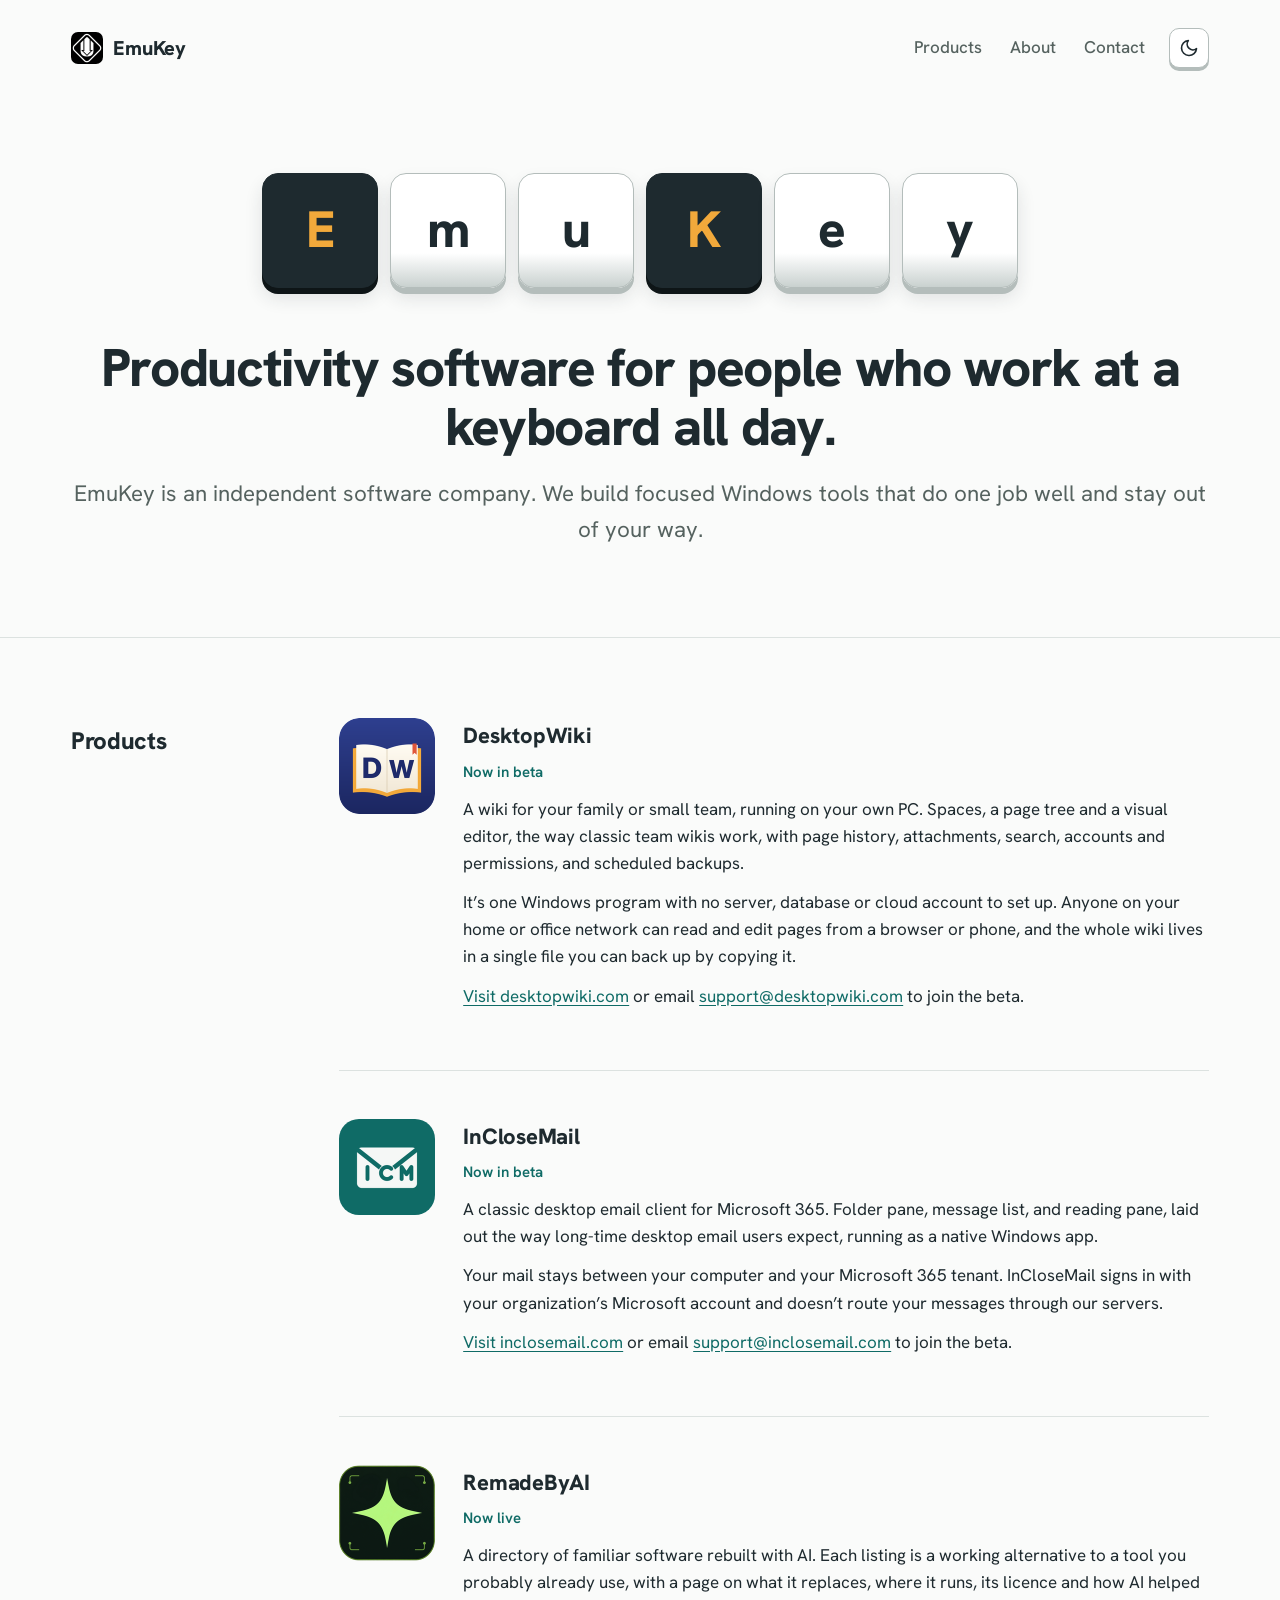
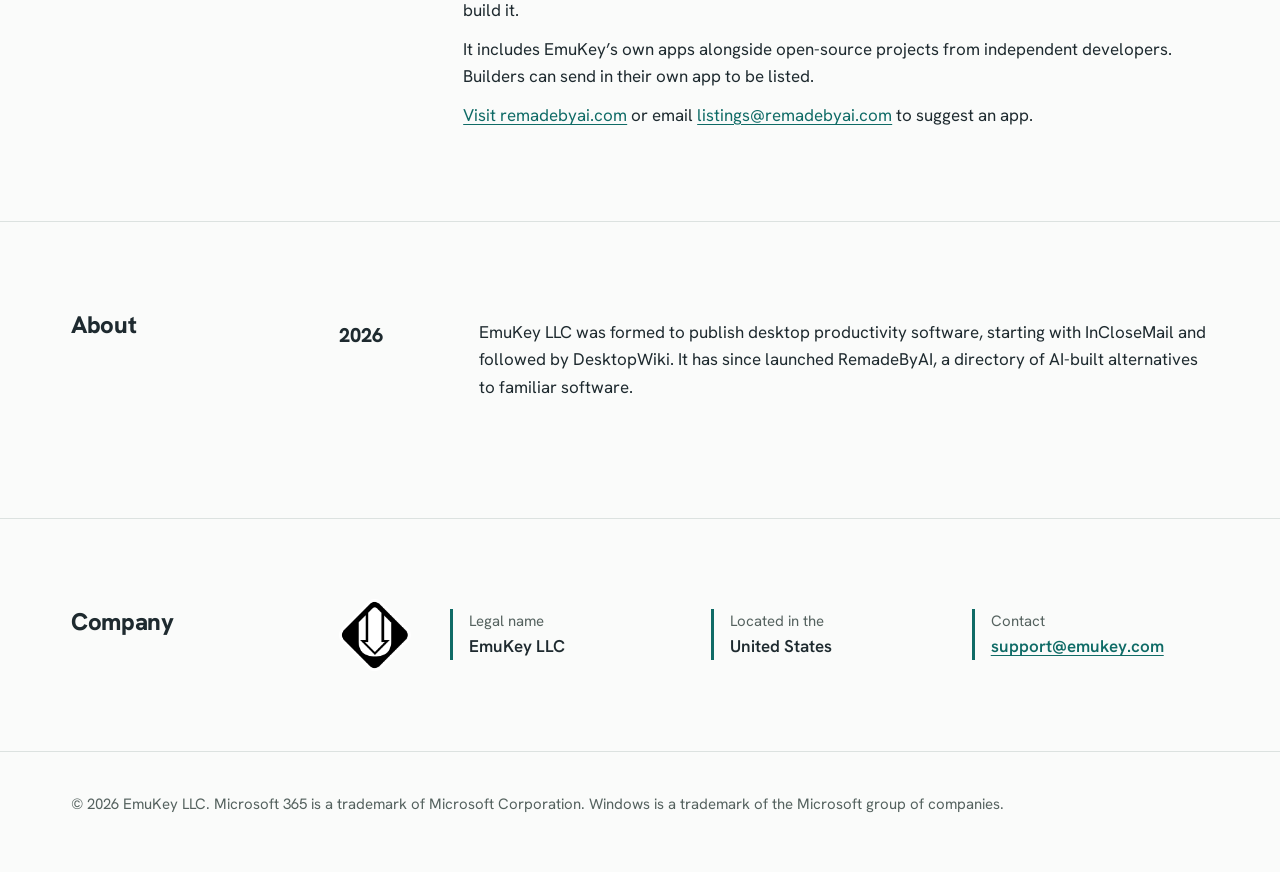
==== index.html @ 3ba3b988 "Order products alphabetically Co-Authored-By: Claude Opus 5.5 <noreply@anthropic.com>" ====
<!doctype html>
<html lang="en">
<head>
<meta charset="utf-8">
<meta name="viewport" content="width=device-width, initial-scale=1">
<title>EmuKey LLC: Productivity software for Windows</title>
<meta name="description" content="EmuKey LLC is an independent software company. Our products are DesktopWiki, a wiki for your family or small team that runs on your own PC, InCloseMail, a classic desktop email client for Microsoft 365, and RemadeByAI, a directory of familiar software rebuilt with AI.">
<link rel="icon" type="image/png" sizes="32x32" href="/assets/favicon-32.png">
<link rel="apple-touch-icon" href="/assets/apple-touch-icon.png">
<meta property="og:title" content="EmuKey LLC">
<meta property="og:description" content="Independent software company behind DesktopWiki, InCloseMail and RemadeByAI.">
<meta property="og:image" content="https://emukey.com/assets/emukey-logo.png">
<meta property="og:url" content="https://emukey.com/">
<link rel="canonical" href="https://emukey.com/">
<script>
  (function () {
    var t = null;
    try { t = localStorage.getItem('theme'); } catch (e) {}
    if (t !== 'light' && t !== 'dark') {
      t = window.matchMedia('(prefers-color-scheme: dark)').matches ? 'dark' : 'light';
    }
    document.documentElement.setAttribute('data-theme', t);
  })();
</script>
<link rel="preconnect" href="https://fonts.googleapis.com">
<link rel="preconnect" href="https://fonts.gstatic.com" crossorigin>
<link href="https://fonts.googleapis.com/css2?family=Hanken+Grotesk:wght@400;500;600;800&display=swap" rel="stylesheet">
<style>
  :root {
    color-scheme: light;
    --paper: #FAFBFA;
    --ink: #1E2A2F;
    --muted: #55625F;
    --line: #DCE2E0;
    --teal: #0F6B66;
    --amber: #F2A93B;
    --cap-top: #FFFFFF;
    --cap-side: #C9D1CF;
    --cap-edge: #B4BDBB;
    --surface: #FFFFFF;
  }
  @media (prefers-color-scheme: dark) {
    :root:not([data-theme="light"]) {
      color-scheme: dark;
      --paper: #151C1F;
      --ink: #E8EDEC;
      --muted: #A3B0AD;
      --line: #2C383C;
      --teal: #5FB8B1;
      --amber: #F2A93B;
      --cap-top: #2A3539;
      --cap-side: #1A2226;
      --cap-edge: #0F1416;
      --surface: #1C2427;
    }
  }
  :root[data-theme="dark"] {
    color-scheme: dark;
    --paper: #151C1F;
    --ink: #E8EDEC;
    --muted: #A3B0AD;
    --line: #2C383C;
    --teal: #5FB8B1;
    --amber: #F2A93B;
    --cap-top: #2A3539;
    --cap-side: #1A2226;
    --cap-edge: #0F1416;
    --surface: #1C2427;
  }
  * { box-sizing: border-box; }
  html { -webkit-text-size-adjust: 100%; }
  body {
    margin: 0;
    background: var(--paper);
    color: var(--ink);
    font-family: "Hanken Grotesk", "Segoe UI", system-ui, sans-serif;
    font-size: 1.0625rem;
    line-height: 1.6;
  }
  a { color: var(--teal); text-underline-offset: 3px; }
  a:hover { text-decoration-thickness: 2px; }
  a:focus-visible { outline: 3px solid var(--amber); outline-offset: 3px; border-radius: 4px; }

  .wrap { max-width: 1240px; margin: 0 auto; padding: 0 clamp(24px, 4vw, 56px); }

  header.site {
    display: flex; align-items: center; justify-content: space-between;
    padding-top: 28px; padding-bottom: 28px;
  }
  .brand { display: inline-flex; align-items: center; gap: 10px; font-weight: 800; font-size: 1.25rem; letter-spacing: -0.01em; color: var(--ink); text-decoration: none; }
  .brand img { width: 32px; height: 32px; border-radius: 7px; display: block; }
  nav.site a { color: var(--muted); text-decoration: none; margin-left: 24px; font-weight: 500; }
  nav.site a:hover { color: var(--ink); }
  nav.site { margin-left: auto; }

  /* Theme toggle, styled as a small keycap */
  .theme-toggle {
    flex: none;
    margin-left: 24px;
    width: 40px; height: 40px;
    display: grid; place-items: center;
    padding: 0;
    color: var(--ink);
    background: var(--cap-top);
    border: 1px solid var(--cap-edge);
    border-radius: 10px;
    box-shadow: 0 3px 0 var(--cap-edge);
    cursor: pointer;
    transition: transform 80ms ease, box-shadow 80ms ease;
  }
  .theme-toggle:hover { color: var(--teal); }
  .theme-toggle:active { transform: translateY(3px); box-shadow: 0 0 0 var(--cap-edge); }
  .theme-toggle:focus-visible { outline: 3px solid var(--amber); outline-offset: 3px; }
  .theme-toggle svg { width: 20px; height: 20px; }
  .theme-toggle .sun { display: none; }
  :root[data-theme="dark"] .theme-toggle .sun { display: block; }
  :root[data-theme="dark"] .theme-toggle .moon { display: none; }
  @media (prefers-reduced-motion: reduce) { .theme-toggle { transition: none; } }

  /* Hero: the one memorable element, a row of keycaps */
  .hero { padding-top: clamp(56px, 6vw, 112px); padding-bottom: clamp(72px, 7vw, 128px); }
  .keys { display: flex; flex-wrap: wrap; justify-content: center; gap: clamp(8px, 1vw, 16px); margin: 0 0 clamp(40px, 4vw, 64px); padding: 0; list-style: none; }
  .cap {
    width: clamp(52px, 9vw, 124px);
    aspect-ratio: 1 / 1;
    display: grid; place-items: center;
    background: linear-gradient(180deg, var(--cap-top) 0%, var(--cap-top) 70%, var(--cap-side) 100%);
    border: 1px solid var(--cap-edge);
    border-radius: 16px;
    box-shadow: 0 6px 0 var(--cap-edge), 0 10px 18px rgba(30, 42, 47, 0.12);
    font-weight: 800;
    font-size: clamp(1.5rem, 4vw, 3.4rem);
    color: var(--ink);
    transform: translateY(0);
  }
  .cap.pressed {
    background: var(--ink);
    color: var(--amber);
    border-color: var(--ink);
    box-shadow: 0 6px 0 #0E1517, 0 10px 18px rgba(30, 42, 47, 0.12);
  }
  @media (prefers-color-scheme: dark) {
    :root:not([data-theme="light"]) .cap.pressed { background: var(--amber); color: #1E2A2F; border-color: var(--amber); box-shadow: 0 6px 0 #B97C1F, 0 10px 18px rgba(0, 0, 0, 0.25); }
  }
  :root[data-theme="dark"] .cap.pressed { background: var(--amber); color: #1E2A2F; border-color: var(--amber); box-shadow: 0 6px 0 #B97C1F, 0 10px 18px rgba(0, 0, 0, 0.25); }
  h1 {
    font-size: clamp(2.2rem, 2.4vw + 1.4rem, 4.4rem);
    line-height: 1.1;
    letter-spacing: -0.025em;
    font-weight: 800;
    margin: 0 0 20px;
    max-width: none;
    text-align: center;
  }
  .lede { font-size: clamp(1.25rem, 0.5vw + 1rem, 1.5rem); color: var(--muted); max-width: none; margin: 0; text-align: center; }

  section { padding: 56px 0; border-top: 1px solid var(--line); }
  h2 { font-size: 1.5rem; letter-spacing: -0.015em; margin: 0 0 24px; font-weight: 800; }
  p { max-width: none; }

  .product {
    display: grid; grid-template-columns: 96px 1fr; gap: 28px; align-items: start;
  }
  .product .icon { width: 96px; height: 96px; display: block; border-radius: 20px; }
  .product h3 { font-size: 1.375rem; margin: 0 0 4px; font-weight: 800; letter-spacing: -0.01em; }
  .status { display: inline-block; font-size: 0.9375rem; font-weight: 600; color: var(--teal); margin-bottom: 12px; }
  .product p { margin: 0 0 12px; }
  .product + .product { margin-top: 48px; padding-top: 48px; border-top: 1px solid var(--line); }

  .history { display: grid; grid-template-columns: 7rem 1fr; gap: 12px 28px; }
  .history dt { font-weight: 800; font-size: 1.25rem; }
  .history dd { margin: 0 0 20px; color: var(--ink); }

  .company { display: flex; align-items: center; gap: clamp(24px, 3vw, 48px); flex-wrap: wrap; }
  .company .logo { flex: none; width: 72px; height: 72px; display: block; }
  .company .facts { flex: 1; min-width: 260px; }
  .facts { display: grid; grid-template-columns: repeat(auto-fit, minmax(220px, 1fr)); gap: 24px; }
  .facts > div { border-left: 3px solid var(--teal); padding-left: 16px; }
  .facts .k { font-size: 0.9375rem; color: var(--muted); }
  .facts .v { font-weight: 600; }

  @media (min-width: 1000px) {
    section > .wrap { display: grid; grid-template-columns: 220px 1fr; gap: 48px; align-items: start; }
    section h2 { margin: 4px 0 0; }
    section { padding: 80px 0; }
  }

  footer.site { padding: 40px 0 56px; color: var(--muted); font-size: 0.9375rem; border-top: 1px solid var(--line); }

  @media (max-width: 600px) {
    nav.site a { margin-left: 16px; }
    .theme-toggle { margin-left: 16px; }
    .product { grid-template-columns: 1fr; }
    .history { grid-template-columns: 1fr; }
    .history dt { margin-top: 8px; }
  }
</style>
</head>
<body>

<header class="site wrap">
  <a class="brand" href="/"><img src="/assets/logo-64.png" alt="" width="32" height="32">EmuKey</a>
  <nav class="site" aria-label="Main">
    <a href="#products">Products</a>
    <a href="#about">About</a>
    <a href="#contact">Contact</a>
  </nav>
  <button class="theme-toggle" type="button" aria-label="Switch to dark mode" title="Switch to dark mode">
    <svg class="moon" viewBox="0 0 24 24" fill="none" stroke="currentColor" stroke-width="2" stroke-linecap="round" stroke-linejoin="round" aria-hidden="true"><path d="M21 12.8A9 9 0 1 1 11.2 3a7 7 0 0 0 9.8 9.8z"/></svg>
    <svg class="sun" viewBox="0 0 24 24" fill="none" stroke="currentColor" stroke-width="2" stroke-linecap="round" aria-hidden="true"><circle cx="12" cy="12" r="4.5"/><path d="M12 2v2M12 20v2M4.9 4.9l1.4 1.4M17.7 17.7l1.4 1.4M2 12h2M20 12h2M4.9 19.1l1.4-1.4M17.7 6.3l1.4-1.4"/></svg>
  </button>
</header>

<main>
  <div class="hero wrap">
    <ul class="keys" aria-hidden="true">
      <li class="cap pressed">E</li>
      <li class="cap">m</li>
      <li class="cap">u</li>
      <li class="cap pressed">K</li>
      <li class="cap">e</li>
      <li class="cap">y</li>
    </ul>
    <h1>Productivity software for people who work at a keyboard all day.</h1>
    <p class="lede">EmuKey is an independent software company. We build focused Windows tools that do one job well and stay out of your way.</p>
  </div>

  <section id="products">
    <div class="wrap">
      <h2>Products</h2>
      <div class="product-list">
      <div class="product">
        <img class="icon" src="[data-uri]" alt="DesktopWiki icon" width="96" height="96">
        <div>
          <h3>DesktopWiki</h3>
          <span class="status">Now in beta</span>
          <p>A wiki for your family or small team, running on your own PC. Spaces, a page tree and a visual editor, the way classic team wikis work, with page history, attachments, search, accounts and permissions, and scheduled backups.</p>
          <p>It’s one Windows program with no server, database or cloud account to set up. Anyone on your home or office network can read and edit pages from a browser or phone, and the whole wiki lives in a single file you can back up by copying it.</p>
          <p><a href="https://desktopwiki.com">Visit desktopwiki.com</a> or email <a href="mailto:support@desktopwiki.com">support@desktopwiki.com</a> to join the beta.</p>
        </div>
      </div>
      <div class="product">
        <img class="icon" src="[data-uri]" alt="InCloseMail icon" width="96" height="96">
        <div>
          <h3>InCloseMail</h3>
          <span class="status">Now in beta</span>
          <p>A classic desktop email client for Microsoft 365. Folder pane, message list, and reading pane, laid out the way long-time desktop email users expect, running as a native Windows app.</p>
          <p>Your mail stays between your computer and your Microsoft 365 tenant. InCloseMail signs in with your organization’s Microsoft account and doesn’t route your messages through our servers.</p>
          <p><a href="https://inclosemail.com">Visit inclosemail.com</a> or email <a href="mailto:support@inclosemail.com">support@inclosemail.com</a> to join the beta.</p>
        </div>
      </div>
      <div class="product">
        <img class="icon" src="/assets/remadebyai-icon.png" alt="RemadeByAI icon" width="96" height="96">
        <div>
          <h3>RemadeByAI</h3>
          <span class="status">Now live</span>
          <p>A directory of familiar software rebuilt with AI. Each listing is a working alternative to a tool you probably already use, with a page on what it replaces, where it runs, its licence and how AI helped build it.</p>
          <p>It includes EmuKey’s own apps alongside open-source projects from independent developers. Builders can send in their own app to be listed.</p>
          <p><a href="https://remadebyai.com">Visit remadebyai.com</a> or email <a href="mailto:listings@remadebyai.com">listings@remadebyai.com</a> to suggest an app.</p>
        </div>
      </div>
      </div>
    </div>
  </section>

  <section id="about">
    <div class="wrap">
      <h2>About</h2>
      <dl class="history">
        <dt>2026</dt>
        <dd>EmuKey LLC was formed to publish desktop productivity software, starting with InCloseMail and followed by DesktopWiki. It has since launched RemadeByAI, a directory of AI-built alternatives to familiar software.</dd>
      </dl>
    </div>
  </section>

  <section id="contact">
    <div class="wrap">
      <h2>Company</h2>
      <div class="company">
      <img class="logo" src="[data-uri]" alt="EmuKey logo" width="72" height="72">
      <div class="facts">
        <div><div class="k">Legal name</div><div class="v">EmuKey LLC</div></div>
        <div><div class="k">Located in the</div><div class="v">United States</div></div>
        <div><div class="k">Contact</div><div class="v"><a href="mailto:support@emukey.com">support@emukey.com</a></div></div>
      </div>
      </div>
    </div>
  </section>
</main>

<footer class="site">
  <div class="wrap">© 2026 EmuKey LLC. Microsoft 365 is a trademark of Microsoft Corporation. Windows is a trademark of the Microsoft group of companies.</div>
</footer>

<script>
  (function () {
    var root = document.documentElement;
    var btn = document.querySelector('.theme-toggle');
    var media = window.matchMedia('(prefers-color-scheme: dark)');

    function label() {
      var next = root.getAttribute('data-theme') === 'dark' ? 'light' : 'dark';
      var text = 'Switch to ' + next + ' mode';
      btn.setAttribute('aria-label', text);
      btn.setAttribute('title', text);
    }

    btn.addEventListener('click', function () {
      var next = root.getAttribute('data-theme') === 'dark' ? 'light' : 'dark';
      root.setAttribute('data-theme', next);
      try { localStorage.setItem('theme', next); } catch (e) {}
      label();
    });

    // Follow the OS setting until the visitor picks one
    media.addEventListener('change', function (e) {
      var saved = null;
      try { saved = localStorage.getItem('theme'); } catch (err) {}
      if (saved) return;
      root.setAttribute('data-theme', e.matches ? 'dark' : 'light');
      label();
    });

    label();
  })();
</script>
</body>
</html>
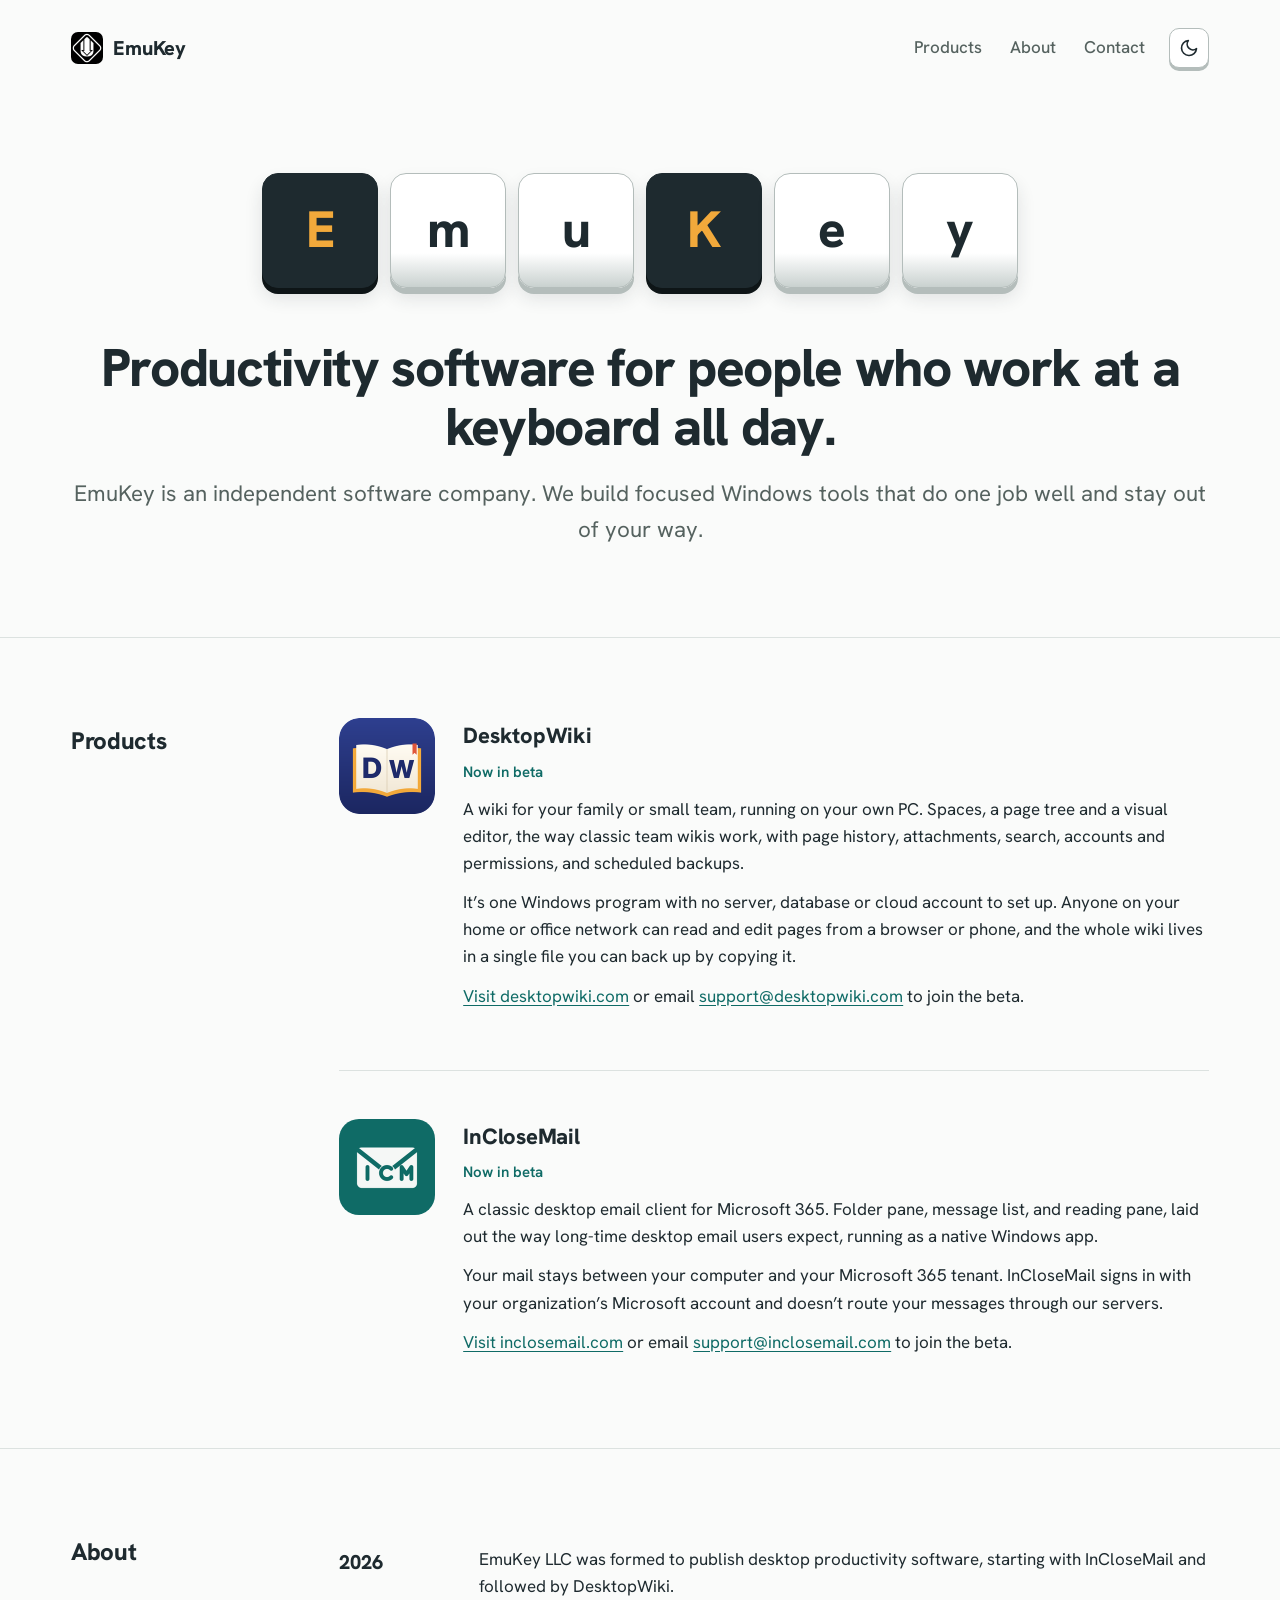
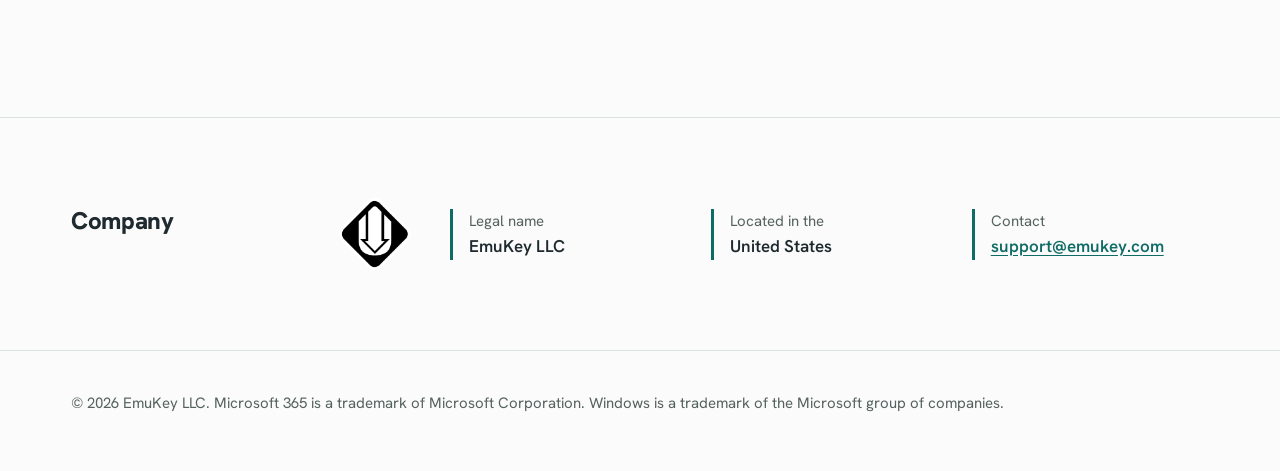
==== commit 806e12ef: "Remove RemadeByAI from site Co-Authored-By: Claude Opus 5.5 <noreply@anthropic.com>" ====
--- a/index.html
+++ b/index.html
@@ -4,11 +4,11 @@
 <meta charset="utf-8">
 <meta name="viewport" content="width=device-width, initial-scale=1">
 <title>EmuKey LLC: Productivity software for Windows</title>
-<meta name="description" content="EmuKey LLC is an independent software company. Our products are DesktopWiki, a wiki for your family or small team that runs on your own PC, InCloseMail, a classic desktop email client for Microsoft 365, and RemadeByAI, a directory of familiar software rebuilt with AI.">
+<meta name="description" content="EmuKey LLC is an independent software company. Our products are DesktopWiki, a wiki for your family or small team that runs on your own PC, and InCloseMail, a classic desktop email client for Microsoft 365.">
 <link rel="icon" type="image/png" sizes="32x32" href="/assets/favicon-32.png">
 <link rel="apple-touch-icon" href="/assets/apple-touch-icon.png">
 <meta property="og:title" content="EmuKey LLC">
-<meta property="og:description" content="Independent software company behind DesktopWiki, InCloseMail and RemadeByAI.">
+<meta property="og:description" content="Independent software company behind DesktopWiki and InCloseMail.">
 <meta property="og:image" content="https://emukey.com/assets/emukey-logo.png">
 <meta property="og:url" content="https://emukey.com/">
 <link rel="canonical" href="https://emukey.com/">
@@ -249,16 +249,6 @@
           <p><a href="https://inclosemail.com">Visit inclosemail.com</a> or email <a href="mailto:support@inclosemail.com">support@inclosemail.com</a> to join the beta.</p>
         </div>
       </div>
-      <div class="product">
-        <img class="icon" src="/assets/remadebyai-icon.png" alt="RemadeByAI icon" width="96" height="96">
-        <div>
-          <h3>RemadeByAI</h3>
-          <span class="status">Now live</span>
-          <p>A directory of familiar software rebuilt with AI. Each listing is a working alternative to a tool you probably already use, with a page on what it replaces, where it runs, its licence and how AI helped build it.</p>
-          <p>It includes EmuKey’s own apps alongside open-source projects from independent developers. Builders can send in their own app to be listed.</p>
-          <p><a href="https://remadebyai.com">Visit remadebyai.com</a> or email <a href="mailto:listings@remadebyai.com">listings@remadebyai.com</a> to suggest an app.</p>
-        </div>
-      </div>
       </div>
     </div>
   </section>
@@ -268,7 +258,7 @@
       <h2>About</h2>
       <dl class="history">
         <dt>2026</dt>
-        <dd>EmuKey LLC was formed to publish desktop productivity software, starting with InCloseMail and followed by DesktopWiki. It has since launched RemadeByAI, a directory of AI-built alternatives to familiar software.</dd>
+        <dd>EmuKey LLC was formed to publish desktop productivity software, starting with InCloseMail and followed by DesktopWiki.</dd>
       </dl>
     </div>
   </section>
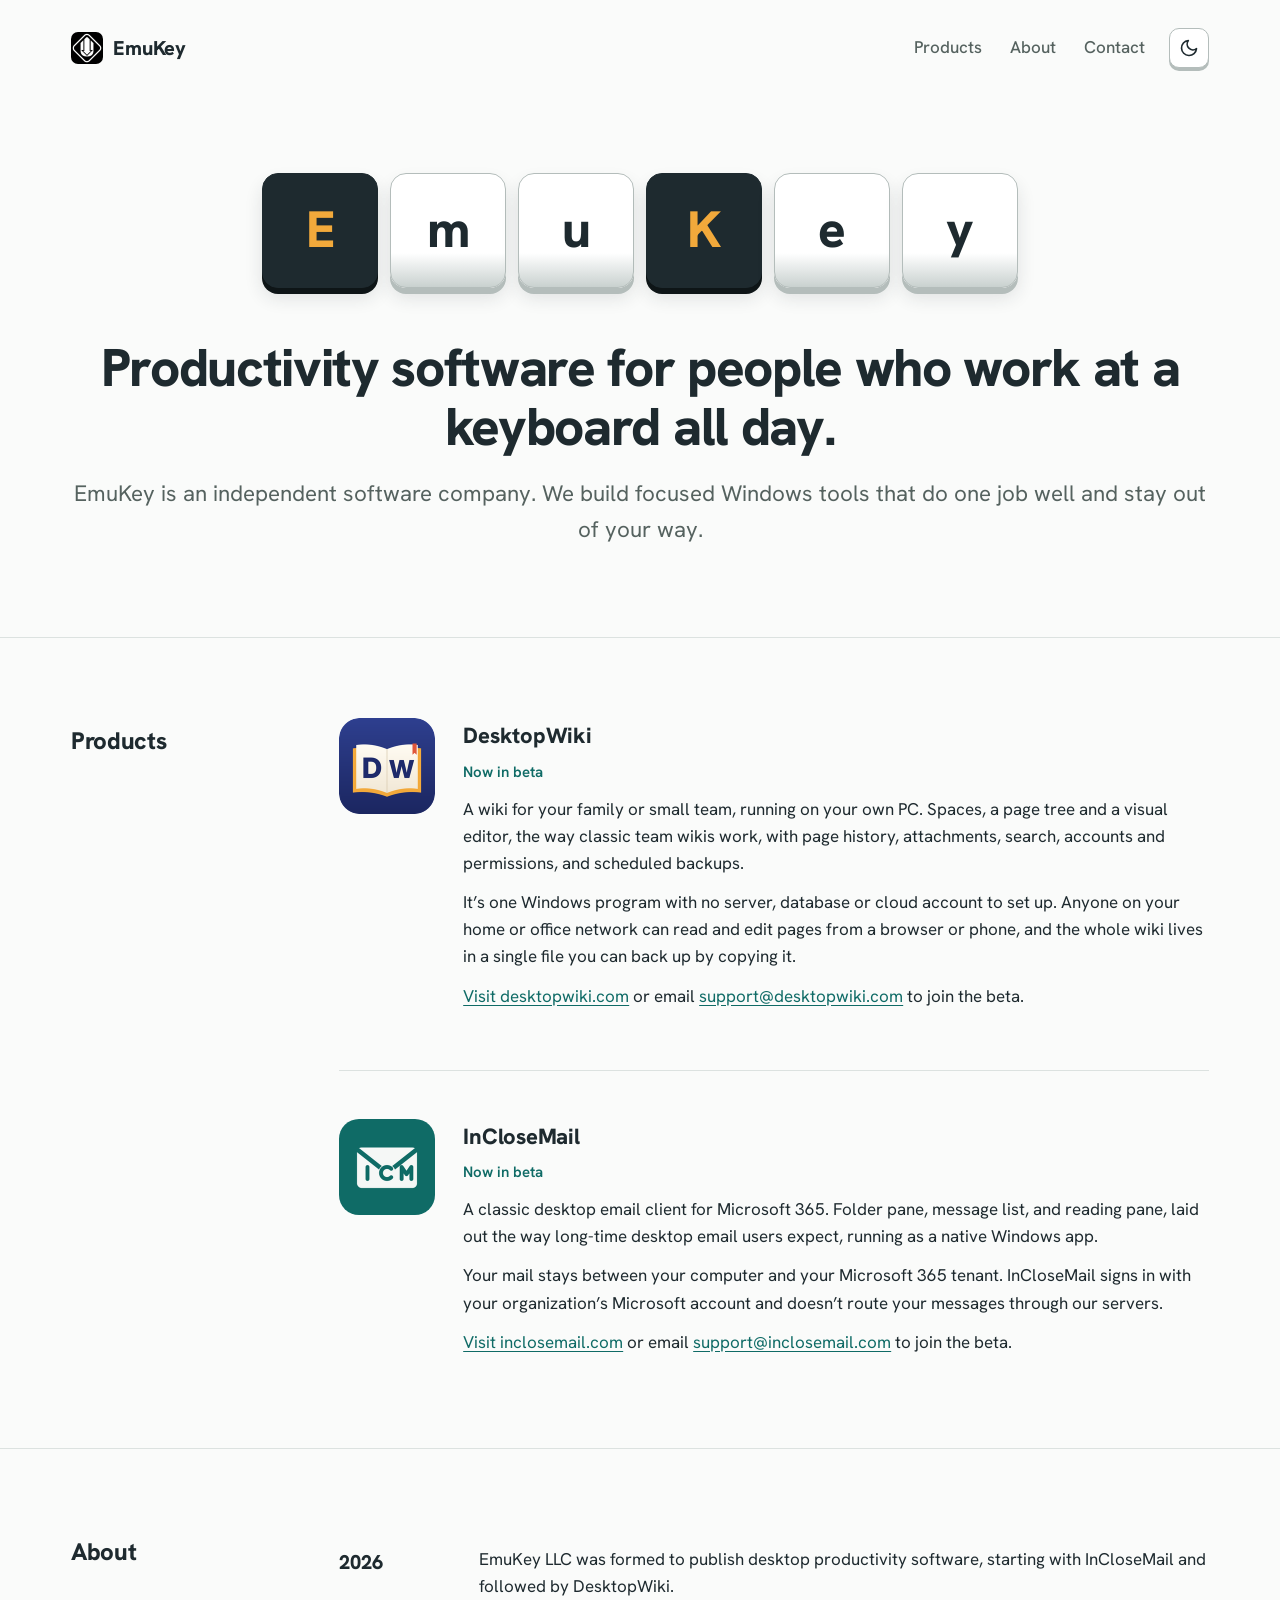
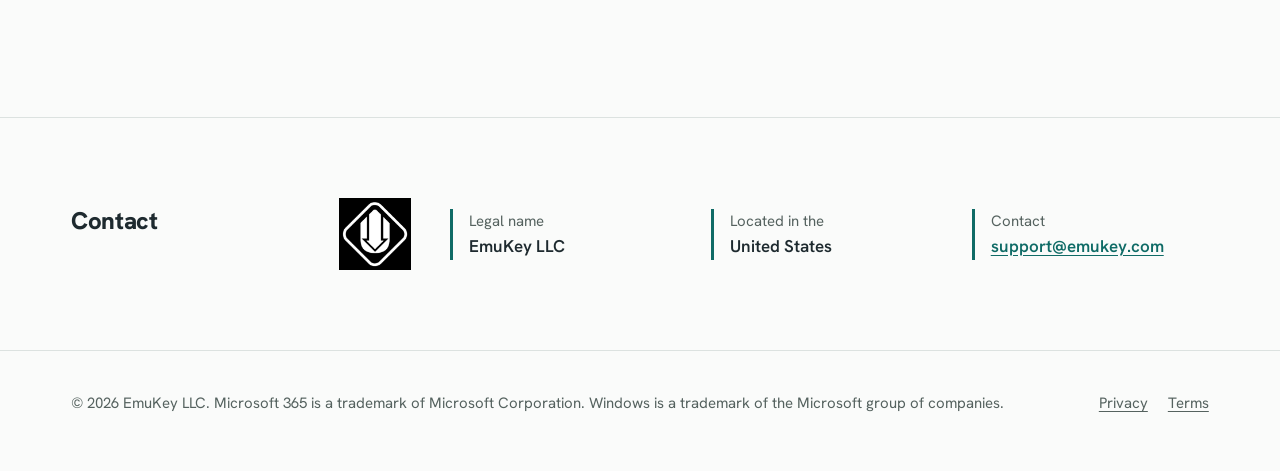
==== commit 83767317: "Add privacy, terms and 404 pages, wide link preview, robots/sitemap and Organization data; rename Co" ====
--- a/index.html
+++ b/index.html
@@ -9,7 +9,13 @@
 <link rel="apple-touch-icon" href="/assets/apple-touch-icon.png">
 <meta property="og:title" content="EmuKey LLC">
 <meta property="og:description" content="Independent software company behind DesktopWiki and InCloseMail.">
-<meta property="og:image" content="https://emukey.com/assets/emukey-logo.png">
+<meta property="og:type" content="website">
+<meta property="og:site_name" content="EmuKey">
+<meta property="og:image" content="https://emukey.com/assets/og-image.png">
+<meta property="og:image:width" content="1200">
+<meta property="og:image:height" content="630">
+<meta property="og:image:alt" content="EmuKey: productivity software for Windows">
+<meta name="twitter:card" content="summary_large_image">
 <meta property="og:url" content="https://emukey.com/">
 <link rel="canonical" href="https://emukey.com/">
 <script>
@@ -25,181 +31,29 @@
 <link rel="preconnect" href="https://fonts.googleapis.com">
 <link rel="preconnect" href="https://fonts.gstatic.com" crossorigin>
 <link href="https://fonts.googleapis.com/css2?family=Hanken+Grotesk:wght@400;500;600;800&display=swap" rel="stylesheet">
-<style>
-  :root {
-    color-scheme: light;
-    --paper: #FAFBFA;
-    --ink: #1E2A2F;
-    --muted: #55625F;
-    --line: #DCE2E0;
-    --teal: #0F6B66;
-    --amber: #F2A93B;
-    --cap-top: #FFFFFF;
-    --cap-side: #C9D1CF;
-    --cap-edge: #B4BDBB;
-    --surface: #FFFFFF;
-  }
-  @media (prefers-color-scheme: dark) {
-    :root:not([data-theme="light"]) {
-      color-scheme: dark;
-      --paper: #151C1F;
-      --ink: #E8EDEC;
-      --muted: #A3B0AD;
-      --line: #2C383C;
-      --teal: #5FB8B1;
-      --amber: #F2A93B;
-      --cap-top: #2A3539;
-      --cap-side: #1A2226;
-      --cap-edge: #0F1416;
-      --surface: #1C2427;
-    }
-  }
-  :root[data-theme="dark"] {
-    color-scheme: dark;
-    --paper: #151C1F;
-    --ink: #E8EDEC;
-    --muted: #A3B0AD;
-    --line: #2C383C;
-    --teal: #5FB8B1;
-    --amber: #F2A93B;
-    --cap-top: #2A3539;
-    --cap-side: #1A2226;
-    --cap-edge: #0F1416;
-    --surface: #1C2427;
-  }
-  * { box-sizing: border-box; }
-  html { -webkit-text-size-adjust: 100%; }
-  body {
-    margin: 0;
-    background: var(--paper);
-    color: var(--ink);
-    font-family: "Hanken Grotesk", "Segoe UI", system-ui, sans-serif;
-    font-size: 1.0625rem;
-    line-height: 1.6;
-  }
-  a { color: var(--teal); text-underline-offset: 3px; }
-  a:hover { text-decoration-thickness: 2px; }
-  a:focus-visible { outline: 3px solid var(--amber); outline-offset: 3px; border-radius: 4px; }
-
-  .wrap { max-width: 1240px; margin: 0 auto; padding: 0 clamp(24px, 4vw, 56px); }
-
-  header.site {
-    display: flex; align-items: center; justify-content: space-between;
-    padding-top: 28px; padding-bottom: 28px;
-  }
-  .brand { display: inline-flex; align-items: center; gap: 10px; font-weight: 800; font-size: 1.25rem; letter-spacing: -0.01em; color: var(--ink); text-decoration: none; }
-  .brand img { width: 32px; height: 32px; border-radius: 7px; display: block; }
-  nav.site a { color: var(--muted); text-decoration: none; margin-left: 24px; font-weight: 500; }
-  nav.site a:hover { color: var(--ink); }
-  nav.site { margin-left: auto; }
-
-  /* Theme toggle, styled as a small keycap */
-  .theme-toggle {
-    flex: none;
-    margin-left: 24px;
-    width: 40px; height: 40px;
-    display: grid; place-items: center;
-    padding: 0;
-    color: var(--ink);
-    background: var(--cap-top);
-    border: 1px solid var(--cap-edge);
-    border-radius: 10px;
-    box-shadow: 0 3px 0 var(--cap-edge);
-    cursor: pointer;
-    transition: transform 80ms ease, box-shadow 80ms ease;
-  }
-  .theme-toggle:hover { color: var(--teal); }
-  .theme-toggle:active { transform: translateY(3px); box-shadow: 0 0 0 var(--cap-edge); }
-  .theme-toggle:focus-visible { outline: 3px solid var(--amber); outline-offset: 3px; }
-  .theme-toggle svg { width: 20px; height: 20px; }
-  .theme-toggle .sun { display: none; }
-  :root[data-theme="dark"] .theme-toggle .sun { display: block; }
-  :root[data-theme="dark"] .theme-toggle .moon { display: none; }
-  @media (prefers-reduced-motion: reduce) { .theme-toggle { transition: none; } }
-
-  /* Hero: the one memorable element, a row of keycaps */
-  .hero { padding-top: clamp(56px, 6vw, 112px); padding-bottom: clamp(72px, 7vw, 128px); }
-  .keys { display: flex; flex-wrap: wrap; justify-content: center; gap: clamp(8px, 1vw, 16px); margin: 0 0 clamp(40px, 4vw, 64px); padding: 0; list-style: none; }
-  .cap {
-    width: clamp(52px, 9vw, 124px);
-    aspect-ratio: 1 / 1;
-    display: grid; place-items: center;
-    background: linear-gradient(180deg, var(--cap-top) 0%, var(--cap-top) 70%, var(--cap-side) 100%);
-    border: 1px solid var(--cap-edge);
-    border-radius: 16px;
-    box-shadow: 0 6px 0 var(--cap-edge), 0 10px 18px rgba(30, 42, 47, 0.12);
-    font-weight: 800;
-    font-size: clamp(1.5rem, 4vw, 3.4rem);
-    color: var(--ink);
-    transform: translateY(0);
-  }
-  .cap.pressed {
-    background: var(--ink);
-    color: var(--amber);
-    border-color: var(--ink);
-    box-shadow: 0 6px 0 #0E1517, 0 10px 18px rgba(30, 42, 47, 0.12);
-  }
-  @media (prefers-color-scheme: dark) {
-    :root:not([data-theme="light"]) .cap.pressed { background: var(--amber); color: #1E2A2F; border-color: var(--amber); box-shadow: 0 6px 0 #B97C1F, 0 10px 18px rgba(0, 0, 0, 0.25); }
-  }
-  :root[data-theme="dark"] .cap.pressed { background: var(--amber); color: #1E2A2F; border-color: var(--amber); box-shadow: 0 6px 0 #B97C1F, 0 10px 18px rgba(0, 0, 0, 0.25); }
-  h1 {
-    font-size: clamp(2.2rem, 2.4vw + 1.4rem, 4.4rem);
-    line-height: 1.1;
-    letter-spacing: -0.025em;
-    font-weight: 800;
-    margin: 0 0 20px;
-    max-width: none;
-    text-align: center;
-  }
-  .lede { font-size: clamp(1.25rem, 0.5vw + 1rem, 1.5rem); color: var(--muted); max-width: none; margin: 0; text-align: center; }
-
-  section { padding: 56px 0; border-top: 1px solid var(--line); }
-  h2 { font-size: 1.5rem; letter-spacing: -0.015em; margin: 0 0 24px; font-weight: 800; }
-  p { max-width: none; }
-
-  .product {
-    display: grid; grid-template-columns: 96px 1fr; gap: 28px; align-items: start;
-  }
-  .product .icon { width: 96px; height: 96px; display: block; border-radius: 20px; }
-  .product h3 { font-size: 1.375rem; margin: 0 0 4px; font-weight: 800; letter-spacing: -0.01em; }
-  .status { display: inline-block; font-size: 0.9375rem; font-weight: 600; color: var(--teal); margin-bottom: 12px; }
-  .product p { margin: 0 0 12px; }
-  .product + .product { margin-top: 48px; padding-top: 48px; border-top: 1px solid var(--line); }
-
-  .history { display: grid; grid-template-columns: 7rem 1fr; gap: 12px 28px; }
-  .history dt { font-weight: 800; font-size: 1.25rem; }
-  .history dd { margin: 0 0 20px; color: var(--ink); }
-
-  .company { display: flex; align-items: center; gap: clamp(24px, 3vw, 48px); flex-wrap: wrap; }
-  .company .logo { flex: none; width: 72px; height: 72px; display: block; }
-  .company .facts { flex: 1; min-width: 260px; }
-  .facts { display: grid; grid-template-columns: repeat(auto-fit, minmax(220px, 1fr)); gap: 24px; }
-  .facts > div { border-left: 3px solid var(--teal); padding-left: 16px; }
-  .facts .k { font-size: 0.9375rem; color: var(--muted); }
-  .facts .v { font-weight: 600; }
-
-  @media (min-width: 1000px) {
-    section > .wrap { display: grid; grid-template-columns: 220px 1fr; gap: 48px; align-items: start; }
-    section h2 { margin: 4px 0 0; }
-    section { padding: 80px 0; }
-  }
-
-  footer.site { padding: 40px 0 56px; color: var(--muted); font-size: 0.9375rem; border-top: 1px solid var(--line); }
-
-  @media (max-width: 600px) {
-    nav.site a { margin-left: 16px; }
-    .theme-toggle { margin-left: 16px; }
-    .product { grid-template-columns: 1fr; }
-    .history { grid-template-columns: 1fr; }
-    .history dt { margin-top: 8px; }
-  }
-</style>
+<script type="application/ld+json">
+{
+  "@context": "https://schema.org",
+  "@type": "Organization",
+  "name": "EmuKey LLC",
+  "alternateName": "EmuKey",
+  "url": "https://emukey.com/",
+  "logo": "https://emukey.com/assets/emukey-logo.png",
+  "email": "support@emukey.com",
+  "address": { "@type": "PostalAddress", "addressCountry": "US" },
+  "makesOffer": [
+    { "@type": "Offer", "itemOffered": { "@type": "SoftwareApplication", "name": "DesktopWiki", "url": "https://desktopwiki.com/", "operatingSystem": "Windows", "applicationCategory": "BusinessApplication" } },
+    { "@type": "Offer", "itemOffered": { "@type": "SoftwareApplication", "name": "InCloseMail", "url": "https://inclosemail.com/", "operatingSystem": "Windows", "applicationCategory": "CommunicationApplication" } }
+  ]
+}
+</script>
+<link rel="stylesheet" href="/styles.css">
+<script src="/theme.js" defer></script>
 </head>
 <body>
 
 <header class="site wrap">
-  <a class="brand" href="/"><img src="/assets/logo-64.png" alt="" width="32" height="32">EmuKey</a>
+  <a class="brand" href="/" aria-label="EmuKey home"><img src="/assets/logo-64.png" alt="" width="32" height="32"><span class="brand-name">EmuKey</span></a>
   <nav class="site" aria-label="Main">
     <a href="#products">Products</a>
     <a href="#about">About</a>
@@ -217,6 +71,7 @@
       <li class="cap pressed">E</li>
       <li class="cap">m</li>
       <li class="cap">u</li>
+      <li class="break"></li>
       <li class="cap pressed">K</li>
       <li class="cap">e</li>
       <li class="cap">y</li>
@@ -265,9 +120,9 @@
 
   <section id="contact">
     <div class="wrap">
-      <h2>Company</h2>
+      <h2>Contact</h2>
       <div class="company">
-      <img class="logo" src="[data-uri]" alt="EmuKey logo" width="72" height="72">
+      <img class="logo" src="/assets/emukey-logo.png" alt="EmuKey logo" width="72" height="72">
       <div class="facts">
         <div><div class="k">Legal name</div><div class="v">EmuKey LLC</div></div>
         <div><div class="k">Located in the</div><div class="v">United States</div></div>
@@ -279,40 +134,11 @@
 </main>
 
 <footer class="site">
-  <div class="wrap">© 2026 EmuKey LLC. Microsoft 365 is a trademark of Microsoft Corporation. Windows is a trademark of the Microsoft group of companies.</div>
+  <div class="wrap">
+    <div>© 2026 EmuKey LLC. Microsoft 365 is a trademark of Microsoft Corporation. Windows is a trademark of the Microsoft group of companies.</div>
+    <nav aria-label="Legal"><a href="/privacy">Privacy</a><a href="/terms">Terms</a></nav>
+  </div>
 </footer>
 
-<script>
-  (function () {
-    var root = document.documentElement;
-    var btn = document.querySelector('.theme-toggle');
-    var media = window.matchMedia('(prefers-color-scheme: dark)');
-
-    function label() {
-      var next = root.getAttribute('data-theme') === 'dark' ? 'light' : 'dark';
-      var text = 'Switch to ' + next + ' mode';
-      btn.setAttribute('aria-label', text);
-      btn.setAttribute('title', text);
-    }
-
-    btn.addEventListener('click', function () {
-      var next = root.getAttribute('data-theme') === 'dark' ? 'light' : 'dark';
-      root.setAttribute('data-theme', next);
-      try { localStorage.setItem('theme', next); } catch (e) {}
-      label();
-    });
-
-    // Follow the OS setting until the visitor picks one
-    media.addEventListener('change', function (e) {
-      var saved = null;
-      try { saved = localStorage.getItem('theme'); } catch (err) {}
-      if (saved) return;
-      root.setAttribute('data-theme', e.matches ? 'dark' : 'light');
-      label();
-    });
-
-    label();
-  })();
-</script>
 </body>
 </html>
--- a/styles.css
+++ b/styles.css
@@ -0,0 +1,199 @@
+:root {
+  color-scheme: light;
+  --paper: #FAFBFA;
+  --ink: #1E2A2F;
+  --muted: #55625F;
+  --line: #DCE2E0;
+  --teal: #0F6B66;
+  --amber: #F2A93B;
+  --cap-top: #FFFFFF;
+  --cap-side: #C9D1CF;
+  --cap-edge: #B4BDBB;
+  --surface: #FFFFFF;
+}
+@media (prefers-color-scheme: dark) {
+  :root:not([data-theme="light"]) {
+    color-scheme: dark;
+    --paper: #151C1F;
+    --ink: #E8EDEC;
+    --muted: #A3B0AD;
+    --line: #2C383C;
+    --teal: #5FB8B1;
+    --amber: #F2A93B;
+    --cap-top: #2A3539;
+    --cap-side: #1A2226;
+    --cap-edge: #0F1416;
+    --surface: #1C2427;
+  }
+}
+:root[data-theme="dark"] {
+  color-scheme: dark;
+  --paper: #151C1F;
+  --ink: #E8EDEC;
+  --muted: #A3B0AD;
+  --line: #2C383C;
+  --teal: #5FB8B1;
+  --amber: #F2A93B;
+  --cap-top: #2A3539;
+  --cap-side: #1A2226;
+  --cap-edge: #0F1416;
+  --surface: #1C2427;
+}
+* { box-sizing: border-box; }
+html { -webkit-text-size-adjust: 100%; }
+body {
+  margin: 0;
+  background: var(--paper);
+  color: var(--ink);
+  font-family: "Hanken Grotesk", "Segoe UI", system-ui, sans-serif;
+  font-size: 1.0625rem;
+  line-height: 1.6;
+}
+a { color: var(--teal); text-underline-offset: 3px; }
+a:hover { text-decoration-thickness: 2px; }
+a:focus-visible { outline: 3px solid var(--amber); outline-offset: 3px; border-radius: 4px; }
+
+.wrap { max-width: 1240px; margin: 0 auto; padding: 0 clamp(24px, 4vw, 56px); }
+
+header.site {
+  display: flex; align-items: center; justify-content: space-between;
+  padding-top: 28px; padding-bottom: 28px;
+}
+.brand { display: inline-flex; align-items: center; gap: 10px; font-weight: 800; font-size: 1.25rem; letter-spacing: -0.01em; color: var(--ink); text-decoration: none; }
+.brand img { width: 32px; height: 32px; border-radius: 7px; display: block; }
+nav.site a { color: var(--muted); text-decoration: none; margin-left: 24px; font-weight: 500; }
+nav.site a:hover { color: var(--ink); }
+nav.site { margin-left: auto; }
+
+/* Theme toggle, styled as a small keycap */
+.theme-toggle {
+  flex: none;
+  margin-left: 24px;
+  width: 40px; height: 40px;
+  display: grid; place-items: center;
+  padding: 0;
+  color: var(--ink);
+  background: var(--cap-top);
+  border: 1px solid var(--cap-edge);
+  border-radius: 10px;
+  box-shadow: 0 3px 0 var(--cap-edge);
+  cursor: pointer;
+  transition: transform 80ms ease, box-shadow 80ms ease;
+}
+.theme-toggle:hover { color: var(--teal); }
+.theme-toggle:active { transform: translateY(3px); box-shadow: 0 0 0 var(--cap-edge); }
+.theme-toggle:focus-visible { outline: 3px solid var(--amber); outline-offset: 3px; }
+.theme-toggle svg { width: 20px; height: 20px; }
+.theme-toggle .sun { display: none; }
+:root[data-theme="dark"] .theme-toggle .sun { display: block; }
+:root[data-theme="dark"] .theme-toggle .moon { display: none; }
+@media (prefers-reduced-motion: reduce) { .theme-toggle { transition: none; } }
+
+/* Hero: the one memorable element, a row of keycaps */
+.hero { padding-top: clamp(56px, 6vw, 112px); padding-bottom: clamp(72px, 7vw, 128px); }
+.keys { display: flex; flex-wrap: wrap; justify-content: center; gap: clamp(8px, 1vw, 16px); margin: 0 0 clamp(40px, 4vw, 64px); padding: 0; list-style: none; }
+.keys .break { display: none; }
+@media (max-width: 600px) {
+  .keys { row-gap: 20px; }
+  .keys .break { display: block; flex-basis: 100%; height: 0; }
+  .keys .cap { width: min(24vw, 96px); font-size: min(9vw, 2.6rem); }
+}
+.cap {
+  width: clamp(52px, 9vw, 124px);
+  aspect-ratio: 1 / 1;
+  display: grid; place-items: center;
+  background: linear-gradient(180deg, var(--cap-top) 0%, var(--cap-top) 70%, var(--cap-side) 100%);
+  border: 1px solid var(--cap-edge);
+  border-radius: 16px;
+  box-shadow: 0 6px 0 var(--cap-edge), 0 10px 18px rgba(30, 42, 47, 0.12);
+  font-weight: 800;
+  font-size: clamp(1.5rem, 4vw, 3.4rem);
+  color: var(--ink);
+  transform: translateY(0);
+}
+.cap.pressed {
+  background: var(--ink);
+  color: var(--amber);
+  border-color: var(--ink);
+  box-shadow: 0 6px 0 #0E1517, 0 10px 18px rgba(30, 42, 47, 0.12);
+}
+@media (prefers-color-scheme: dark) {
+  :root:not([data-theme="light"]) .cap.pressed { background: var(--amber); color: #1E2A2F; border-color: var(--amber); box-shadow: 0 6px 0 #B97C1F, 0 10px 18px rgba(0, 0, 0, 0.25); }
+}
+:root[data-theme="dark"] .cap.pressed { background: var(--amber); color: #1E2A2F; border-color: var(--amber); box-shadow: 0 6px 0 #B97C1F, 0 10px 18px rgba(0, 0, 0, 0.25); }
+h1 {
+  font-size: clamp(2.2rem, 2.4vw + 1.4rem, 4.4rem);
+  line-height: 1.1;
+  letter-spacing: -0.025em;
+  font-weight: 800;
+  margin: 0 0 20px;
+  max-width: none;
+  text-align: center;
+}
+.lede { font-size: clamp(1.25rem, 0.5vw + 1rem, 1.5rem); color: var(--muted); max-width: none; margin: 0; text-align: center; }
+
+section { padding: 56px 0; border-top: 1px solid var(--line); }
+h2 { font-size: 1.5rem; letter-spacing: -0.015em; margin: 0 0 24px; font-weight: 800; }
+p { max-width: none; }
+
+.product {
+  display: grid; grid-template-columns: 96px 1fr; gap: 28px; align-items: start;
+}
+.product .icon { width: 96px; height: 96px; display: block; border-radius: 20px; }
+.product h3 { font-size: 1.375rem; margin: 0 0 4px; font-weight: 800; letter-spacing: -0.01em; }
+.status { display: inline-block; font-size: 0.9375rem; font-weight: 600; color: var(--teal); margin-bottom: 12px; }
+.product p { margin: 0 0 12px; }
+.product + .product { margin-top: 48px; padding-top: 48px; border-top: 1px solid var(--line); }
+
+.history { display: grid; grid-template-columns: 7rem 1fr; gap: 12px 28px; }
+.history dt { font-weight: 800; font-size: 1.25rem; }
+.history dd { margin: 0 0 20px; color: var(--ink); }
+
+.company { display: flex; align-items: center; gap: clamp(24px, 3vw, 48px); flex-wrap: wrap; }
+.company .logo { flex: none; width: 72px; height: 72px; display: block; }
+.company .facts { flex: 1; min-width: 260px; }
+.facts { display: grid; grid-template-columns: repeat(auto-fit, minmax(220px, 1fr)); gap: 24px; }
+.facts > div { border-left: 3px solid var(--teal); padding-left: 16px; }
+.facts .k { font-size: 0.9375rem; color: var(--muted); }
+.facts .v { font-weight: 600; }
+
+@media (min-width: 1000px) {
+  section > .wrap { display: grid; grid-template-columns: 220px 1fr; gap: 48px; align-items: start; }
+  section h2 { margin: 4px 0 0; }
+  section { padding: 80px 0; }
+}
+
+footer.site { padding: 40px 0 56px; color: var(--muted); font-size: 0.9375rem; border-top: 1px solid var(--line); }
+
+@media (max-width: 600px) {
+  nav.site a { margin-left: 16px; }
+  .theme-toggle { margin-left: 16px; }
+  .product { grid-template-columns: 1fr; }
+  .history { grid-template-columns: 1fr; }
+  .history dt { margin-top: 8px; }
+}
+@media (max-width: 440px) {
+  .brand-name { display: none; }
+  nav.site { white-space: nowrap; }
+}
+@media (max-width: 360px) {
+  nav.site a { margin-left: 12px; font-size: 0.9375rem; }
+  .theme-toggle { margin-left: 12px; }
+}
+
+/* Inner pages: privacy, terms, 404 */
+.page { padding-top: clamp(32px, 5vw, 72px); padding-bottom: clamp(56px, 7vw, 112px); }
+.prose { max-width: 720px; }
+.prose h1 { font-size: clamp(2rem, 4vw, 2.75rem); line-height: 1.15; letter-spacing: -0.02em; margin: 0 0 8px; text-align: left; max-width: none; }
+.not-found .prose h1 { text-align: center; }
+.prose .updated { color: var(--muted); margin: 0 0 40px; }
+.prose h2 { font-size: 1.25rem; margin: 40px 0 8px; }
+.prose p, .prose ul { margin: 0 0 16px; }
+.prose li { margin-bottom: 6px; }
+.not-found { text-align: center; max-width: 560px; margin: 0 auto; }
+.not-found .keys { margin-bottom: 32px; }
+
+footer.site .wrap { display: flex; flex-wrap: wrap; gap: 8px 24px; justify-content: space-between; }
+footer.site nav a { color: var(--muted); margin-right: 20px; }
+footer.site nav a:last-child { margin-right: 0; }
+footer.site nav a:hover { color: var(--ink); }
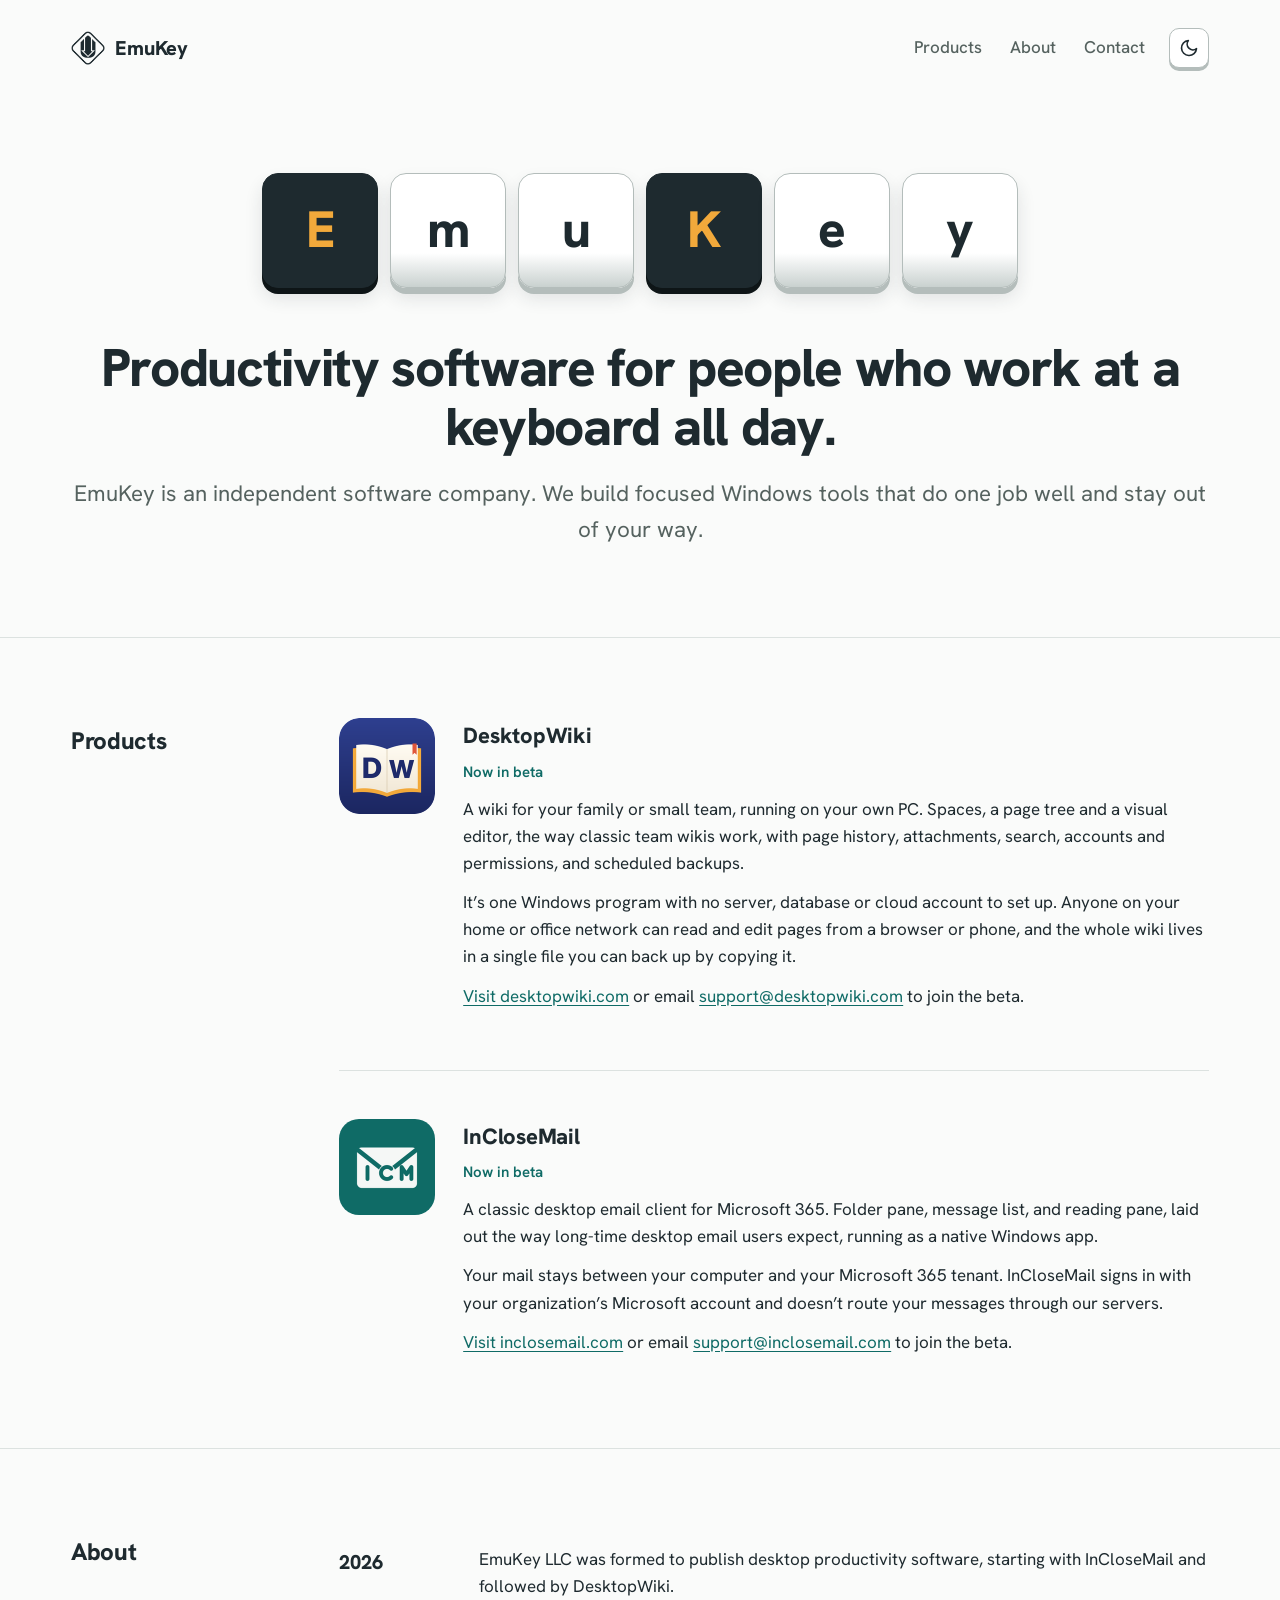
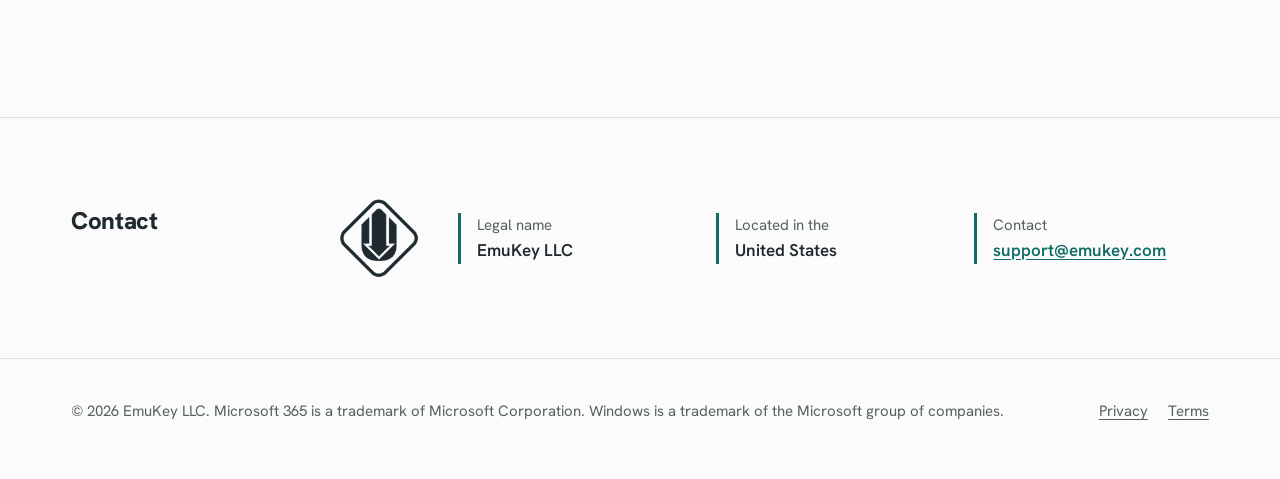
==== commit f19f6825: "Use a transparent logo that follows the light/dark theme Co-Authored-By: Claude Opus 5.5 <noreply@an" ====
--- a/index.html
+++ b/index.html
@@ -28,9 +28,7 @@
     document.documentElement.setAttribute('data-theme', t);
   })();
 </script>
-<link rel="preconnect" href="https://fonts.googleapis.com">
-<link rel="preconnect" href="https://fonts.gstatic.com" crossorigin>
-<link href="https://fonts.googleapis.com/css2?family=Hanken+Grotesk:wght@400;500;600;800&display=swap" rel="stylesheet">
+<link rel="preload" href="/assets/fonts/hanken-grotesk-latin.woff2" as="font" type="font/woff2" crossorigin>
 <script type="application/ld+json">
 {
   "@context": "https://schema.org",
@@ -53,7 +51,7 @@
 <body>
 
 <header class="site wrap">
-  <a class="brand" href="/" aria-label="EmuKey home"><img src="/assets/logo-64.png" alt="" width="32" height="32"><span class="brand-name">EmuKey</span></a>
+  <a class="brand" href="/" aria-label="EmuKey home"><span class="mark" aria-hidden="true"></span><span class="brand-name">EmuKey</span></a>
   <nav class="site" aria-label="Main">
     <a href="#products">Products</a>
     <a href="#about">About</a>
@@ -122,7 +120,7 @@
     <div class="wrap">
       <h2>Contact</h2>
       <div class="company">
-      <img class="logo" src="/assets/emukey-logo.png" alt="EmuKey logo" width="72" height="72">
+      <span class="logo mark" role="img" aria-label="EmuKey logo"></span>
       <div class="facts">
         <div><div class="k">Legal name</div><div class="v">EmuKey LLC</div></div>
         <div><div class="k">Located in the</div><div class="v">United States</div></div>
--- a/styles.css
+++ b/styles.css
@@ -1,3 +1,15 @@
+/* Hanken Grotesk, self-hosted (SIL Open Font License, see /assets/fonts/OFL.txt) */
+@font-face {
+  font-family: "Hanken Grotesk"; font-style: normal; font-weight: 100 900; font-display: swap;
+  src: url(/assets/fonts/hanken-grotesk-latin-ext.woff2) format("woff2");
+  unicode-range: U+0100-02BA, U+02BD-02C5, U+02C7-02CC, U+02CE-02D7, U+02DD-02FF, U+0304, U+0308, U+0329, U+1D00-1DBF, U+1E00-1E9F, U+1EF2-1EFF, U+2020, U+20A0-20AB, U+20AD-20C4, U+2113, U+2C60-2C7F, U+A720-A7FF;
+}
+@font-face {
+  font-family: "Hanken Grotesk"; font-style: normal; font-weight: 100 900; font-display: swap;
+  src: url(/assets/fonts/hanken-grotesk-latin.woff2) format("woff2");
+  unicode-range: U+0000-00FF, U+0131, U+0152-0153, U+02BB-02BC, U+02C6, U+02DA, U+02DC, U+0304, U+0308, U+0329, U+2000-206F, U+20AC, U+2122, U+2191, U+2193, U+2212, U+2215, U+FEFF, U+FFFD;
+}
+
 :root {
   color-scheme: light;
   --paper: #FAFBFA;
@@ -60,7 +72,13 @@
   padding-top: 28px; padding-bottom: 28px;
 }
 .brand { display: inline-flex; align-items: center; gap: 10px; font-weight: 800; font-size: 1.25rem; letter-spacing: -0.01em; color: var(--ink); text-decoration: none; }
-.brand img { width: 32px; height: 32px; border-radius: 7px; display: block; }
+.mark {
+  display: block; flex: none;
+  background-color: currentColor;
+  -webkit-mask: url(/assets/emukey-mark.png) center / contain no-repeat;
+  mask: url(/assets/emukey-mark.png) center / contain no-repeat;
+}
+.brand .mark { width: 34px; height: 34px; }
 nav.site a { color: var(--muted); text-decoration: none; margin-left: 24px; font-weight: 500; }
 nav.site a:hover { color: var(--ink); }
 nav.site { margin-left: auto; }
@@ -150,7 +168,7 @@
 .history dd { margin: 0 0 20px; color: var(--ink); }
 
 .company { display: flex; align-items: center; gap: clamp(24px, 3vw, 48px); flex-wrap: wrap; }
-.company .logo { flex: none; width: 72px; height: 72px; display: block; }
+.company .logo { flex: none; width: 80px; height: 80px; color: var(--ink); }
 .company .facts { flex: 1; min-width: 260px; }
 .facts { display: grid; grid-template-columns: repeat(auto-fit, minmax(220px, 1fr)); gap: 24px; }
 .facts > div { border-left: 3px solid var(--teal); padding-left: 16px; }
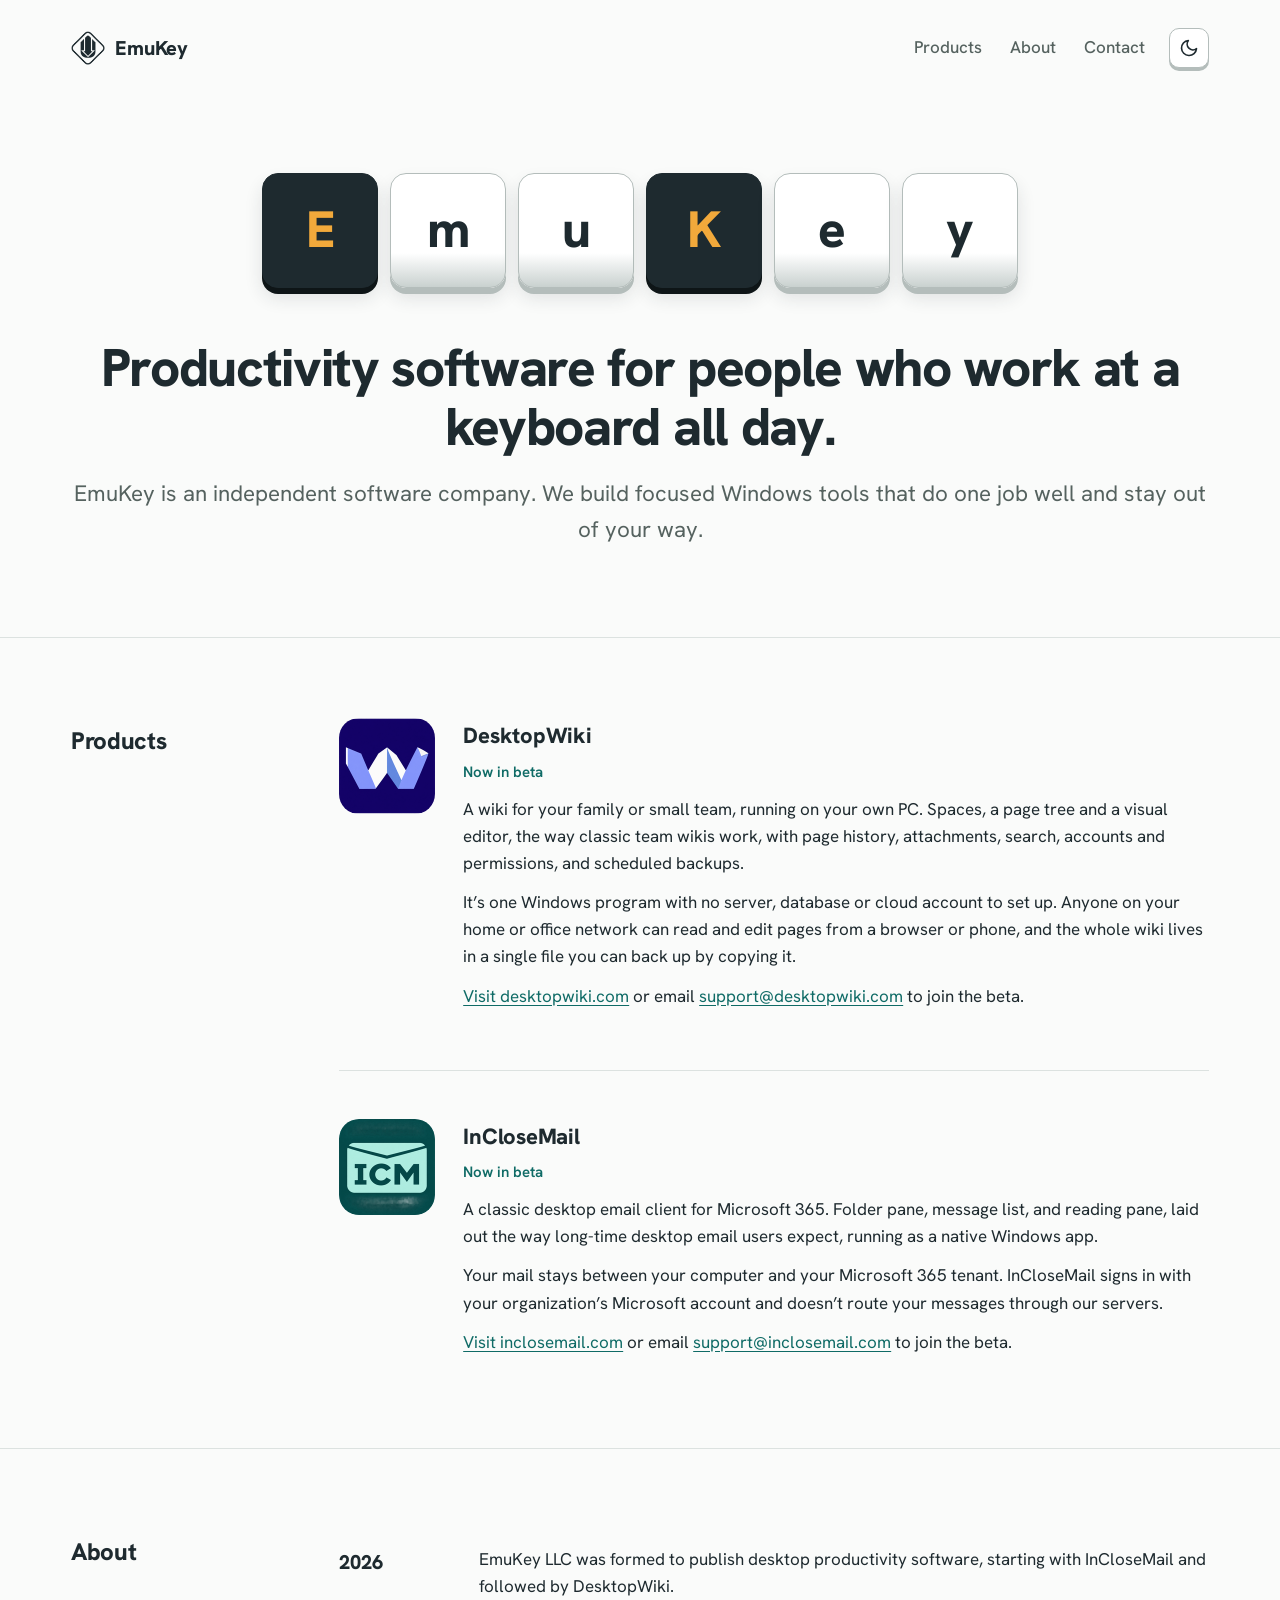
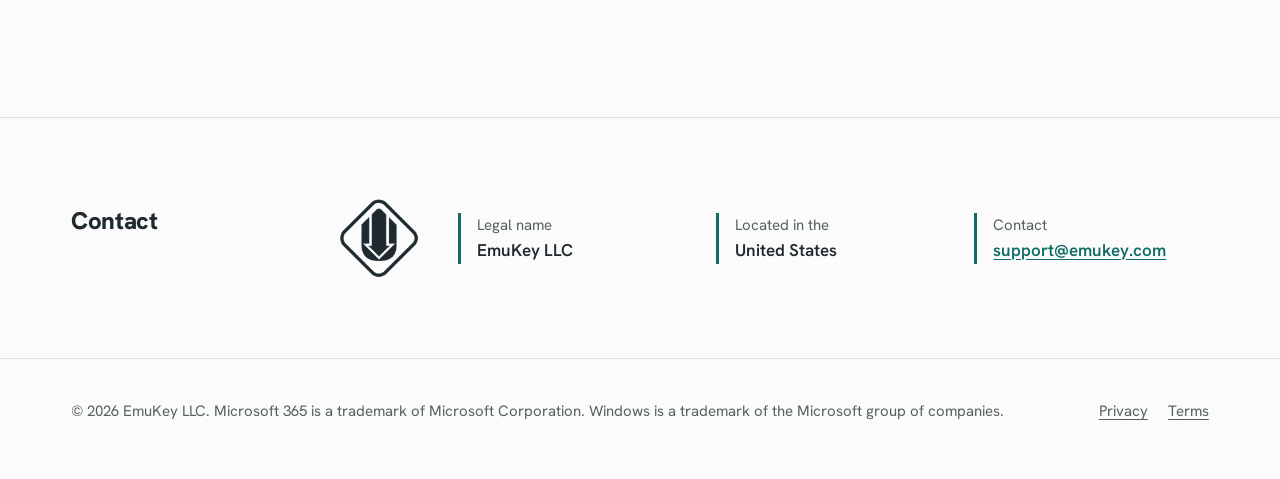
==== commit 0fc946ff: "Use the new DesktopWiki and InCloseMail logos Co-Authored-By: Claude Opus 5.5 <noreply@anthropic.com" ====
--- a/index.html
+++ b/index.html
@@ -45,8 +45,8 @@
   ]
 }
 </script>
-<link rel="stylesheet" href="/styles.css">
-<script src="/theme.js" defer></script>
+<link rel="stylesheet" href="/styles.css?v=17fdaec7">
+<script src="/theme.js?v=fd7835ac" defer></script>
 </head>
 <body>
 
@@ -83,7 +83,7 @@
       <h2>Products</h2>
       <div class="product-list">
       <div class="product">
-        <img class="icon" src="[data-uri]" alt="DesktopWiki icon" width="96" height="96">
+        <img class="icon" src="/assets/desktopwiki-icon.png" alt="DesktopWiki icon" width="96" height="96">
         <div>
           <h3>DesktopWiki</h3>
           <span class="status">Now in beta</span>
@@ -93,7 +93,7 @@
         </div>
       </div>
       <div class="product">
-        <img class="icon" src="[data-uri]" alt="InCloseMail icon" width="96" height="96">
+        <img class="icon" src="/assets/inclosemail-icon.png" alt="InCloseMail icon" width="96" height="96">
         <div>
           <h3>InCloseMail</h3>
           <span class="status">Now in beta</span>
